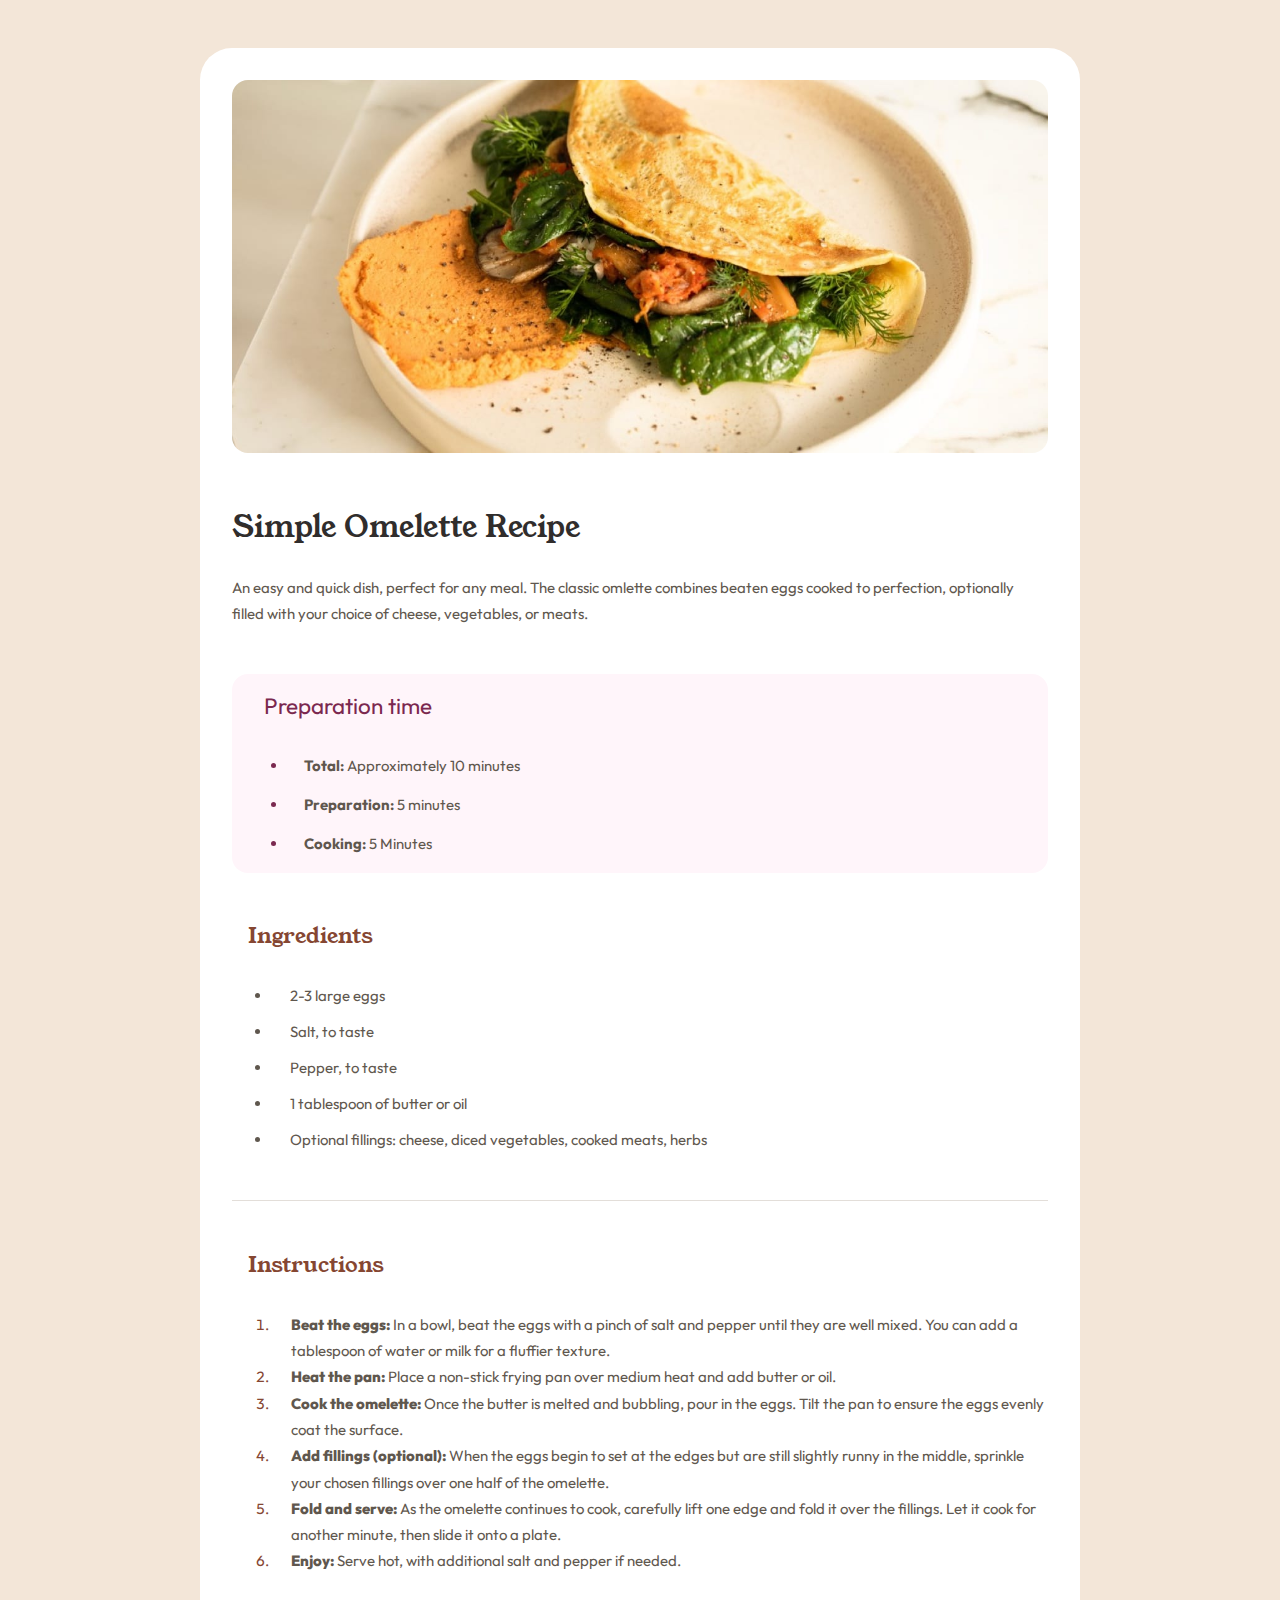
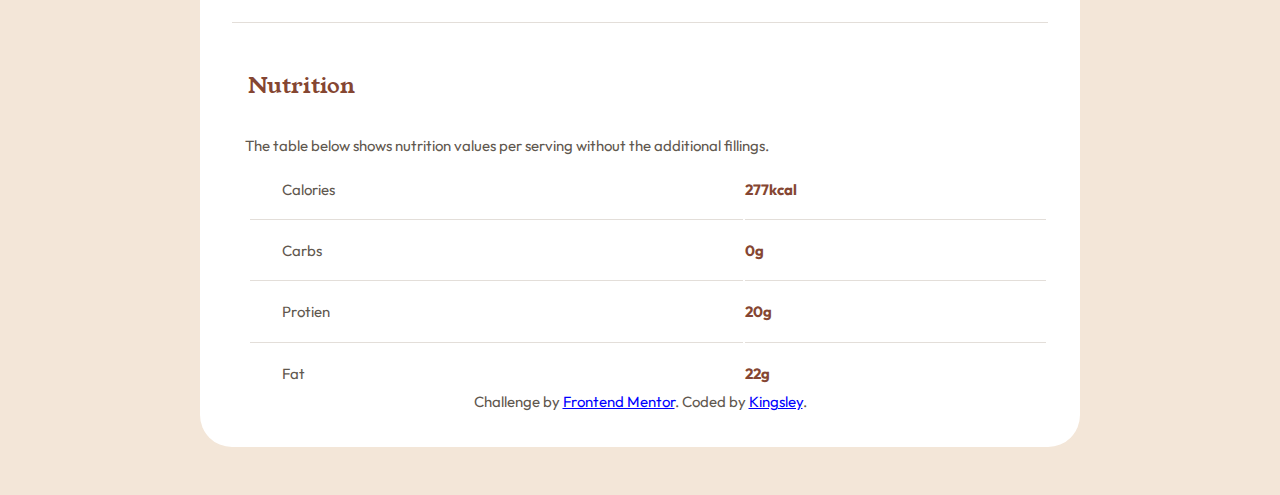
==== index.html @ d83bd5f2 "Add files via upload" ====
<!DOCTYPE html>
<html lang="en">
<head>
    <meta charset="UTF-8">
    <meta name="viewport" content="width=device-width, initial-scale=1.0">
    <title>Document</title>
    <link rel="stylesheet" href="style.css">
    <link rel="preconnect" href="https://fonts.googleapis.com">
    <link rel="preconnect" href="https://fonts.gstatic.com" crossorigin>
    <link href="https://fonts.googleapis.com/css2?family=Outfit:wght@100..900&family=Young+Serif&display=swap" rel="stylesheet">
</head>
<body>
    <div class="widthWrapper">
        <div class="content">
            <div class="featured-image">    
                <img src="./image-omelette.jpeg" alt="">
            </div>
            <div class="content-inner">
                <div class="intro">
                    <h1>Simple Omelette Recipe</h1>
                    <p>
                        An easy and quick dish, perfect for any meal. The classic omlette combines beaten eggs cooked to perfection, optionally filled 
                        with your choice of cheese, vegetables, or meats.
                    </p>
                </div>
                <div class="prep-time">
                    <h2>Preparation time</h2>
                    <ul>
                        <li><span>Total:</span> Approximately 10 minutes</li>
                        <li><span>Preparation:</span> 5 minutes</li>
                        <li><span>Cooking:</span> 5 Minutes</li>
                    </ul>
                </div>
                <div class="ingredients">
                    <h2>Ingredients</h2>
                    <ul>
                        <li><span>2-3 large eggs</span></li>
                        <li><span>Salt, to taste</span></li>
                        <li><span>Pepper, to taste</span></li>
                        <li><span>1 tablespoon of butter or oil</span></li>
                        <li><span>Optional fillings: cheese, diced vegetables, cooked meats, herbs</span></li>
                    </ul>
                </div>
                <div class="instructions">
                    <h2 style="padding-left: 1rem;">Instructions</h2>
                    <ol class="instruc-list">
                        <li>
                          <span>Beat the eggs:</span> In a bowl, beat the eggs with a pinch of salt and pepper until they are well mixed. 
                          You can add a tablespoon of water or milk for a fluffier texture.
                        </li>
                        <li>
                          <span>Heat the pan:</span> Place a non-stick frying pan over medium heat and add butter or oil.
                        </li>
                        <li>
                          <span>Cook the omelette:</span> Once the butter is melted and bubbling, pour in the eggs. Tilt the pan to ensure 
                          the eggs evenly coat the surface.
                        </li>
                        <li>
                          <span>Add fillings (optional):</span> When the eggs begin to set at the edges but are still slightly runny in the 
                          middle, sprinkle your chosen fillings over one half of the omelette.
                        </li>
                        <li>
                          <span>Fold and serve:</span> As the omelette continues to cook, carefully lift one edge and fold it over the 
                          fillings. Let it cook for another minute, then slide it onto a plate.
                        </li>
                        <li>
                          <span>Enjoy:</span> Serve hot, with additional salt and pepper if needed.
                        </li>
                      </ol>
                </div>
                <div class="nutrition">
                    <h2>Nutrition</h2>
                    <p style="padding-left: 0.8rem;">The table below shows nutrition values per serving without the additional fillings.</p>
                    <table>
                        <tr>
                            <th>Calories</th>
                            <td>277kcal</td>
                        </tr>
                        <tr>
                            <th scope="row">Carbs</th>
                            <td>0g</td>
                        </tr>
                        <tr>
                            <th scope="row">Protien</th>
                            <td>20g</td>
                        </tr>
                        <tr>
                            <th scope="row">Fat</th>
                            <td>22g</td>
                        </tr>
                    </table>
                </div>
            </div>
            <div class="attribution">
                Challenge by <a href="https://www.frontendmentor.io?ref=challenge" target="_blank">Frontend Mentor</a>. 
                Coded by <a href="#">Kingsley</a>.
            </div>
        </div>
    </div>
</body>
</html>
---- style.css ----
:root{
    --nutmeg: hsl(14,45%,36%);
    --dark-raspberry: hsl(332, 51%, 32%);
    --rose-white: hsl(330,100%,98%);
    --eggshell: hsl(30,54%,90%);
    --light-grey: hsl(30,15%,87%);
    --wenge-brown: hsl(30,10%,34%);
    --dark-charcoal: hsl(24,5%,18%);
}

body{
    background-color: var(--eggshell);
    padding: 0px;
    margin: 0px;
    font: 400 93.5%/176% "Outfit", san-serfi;
    color: var(--wenge-brown);
    box-sizing: border-box;
}

h2, h1{
    font-family: "Young Serif",serif;
    font-weight: 400;
    color: var(--nutmeg);
}

.content-inner h2{
    padding-left: 1rem;
}

.widthWrapper{
    padding: 0rem 2rem;
    max-width: 55rem;
    margin-inline: auto;
}

.content{
    background-color: white;
    margin: 3rem 0;
    border-radius: 2rem;
    padding-bottom: 2rem;
}   

.content-inner{
    padding: 0 2rem;
    display: grid;
    gap: 2rem;
}

.content-inner > *{
    display: grid;
}


.featured-image img{
    max-width: 100%;
    border-radius: 1rem;
} 

.featured-image{
    padding: 2rem;
}

h1{
    color: var(--dark-charcoal);
}

.prep-time{
    background-color: var(--rose-white);
    padding: 0 1rem;
    border-radius: 1rem;
}

.prep-time li::marker{
    color: var(--dark-raspberry);
}

.prep-time ul{
    display: grid;
    gap: 0.8rem;
}

.prep-time span{
    padding-left: 1rem;
    font-weight: 700;
}

.prep-time h2{
    color: var(--dark-raspberry);
    font-family: "Outfit",sans-serif;
}

.ingredients ul{
    display: grid;
    gap: 0.6rem;
}

.ingredients li{
    padding-left: 1.1rem;
}

.instructions span{
    font-weight: 800;
}

.instructions li::marker{
    color: var(--nutmeg);
}

.instructions li{
    padding-left: 1.2rem;
}

.nutrition table{
    padding-left: 1rem;
    gap: 8rem;
}

.nutrition tr > *{
   padding: 1rem 0;
}

.nutrition tr:not(:last-child) > *{
    border-bottom: 1px solid var(--light-grey);
}

.nutrition tr:last-child > *{
    padding-bottom: 0;
}

.nutrition tr:first-child > *{
    padding-top: 0;
}

.nutrition th{
    text-align: left;
    padding-left: 2rem;
    font-weight: 400;
}

.nutrition td{
    font-weight: 700;
    color: var(--nutmeg);

}

.instructions,.nutrition{
    border-top: 1px solid var(--light-grey);
    padding-top: 2rem;
} 

.attribution{
    text-align: center;
}

.attribution a{
    color: blue;
}

.attribution a:hover,
.attribution a:focus{
    color: red;
    text-decoration: none;
}

@media (max-width: 35rem){
    body{
        background-color: white;
    }
    .widthWrapper{
        padding: 0;
    }

    .featured-image{
        padding: 0;
    }

    .featured-image img{
        border-radius: 0;
    }

    .content{
        margin: 0;
    }
}
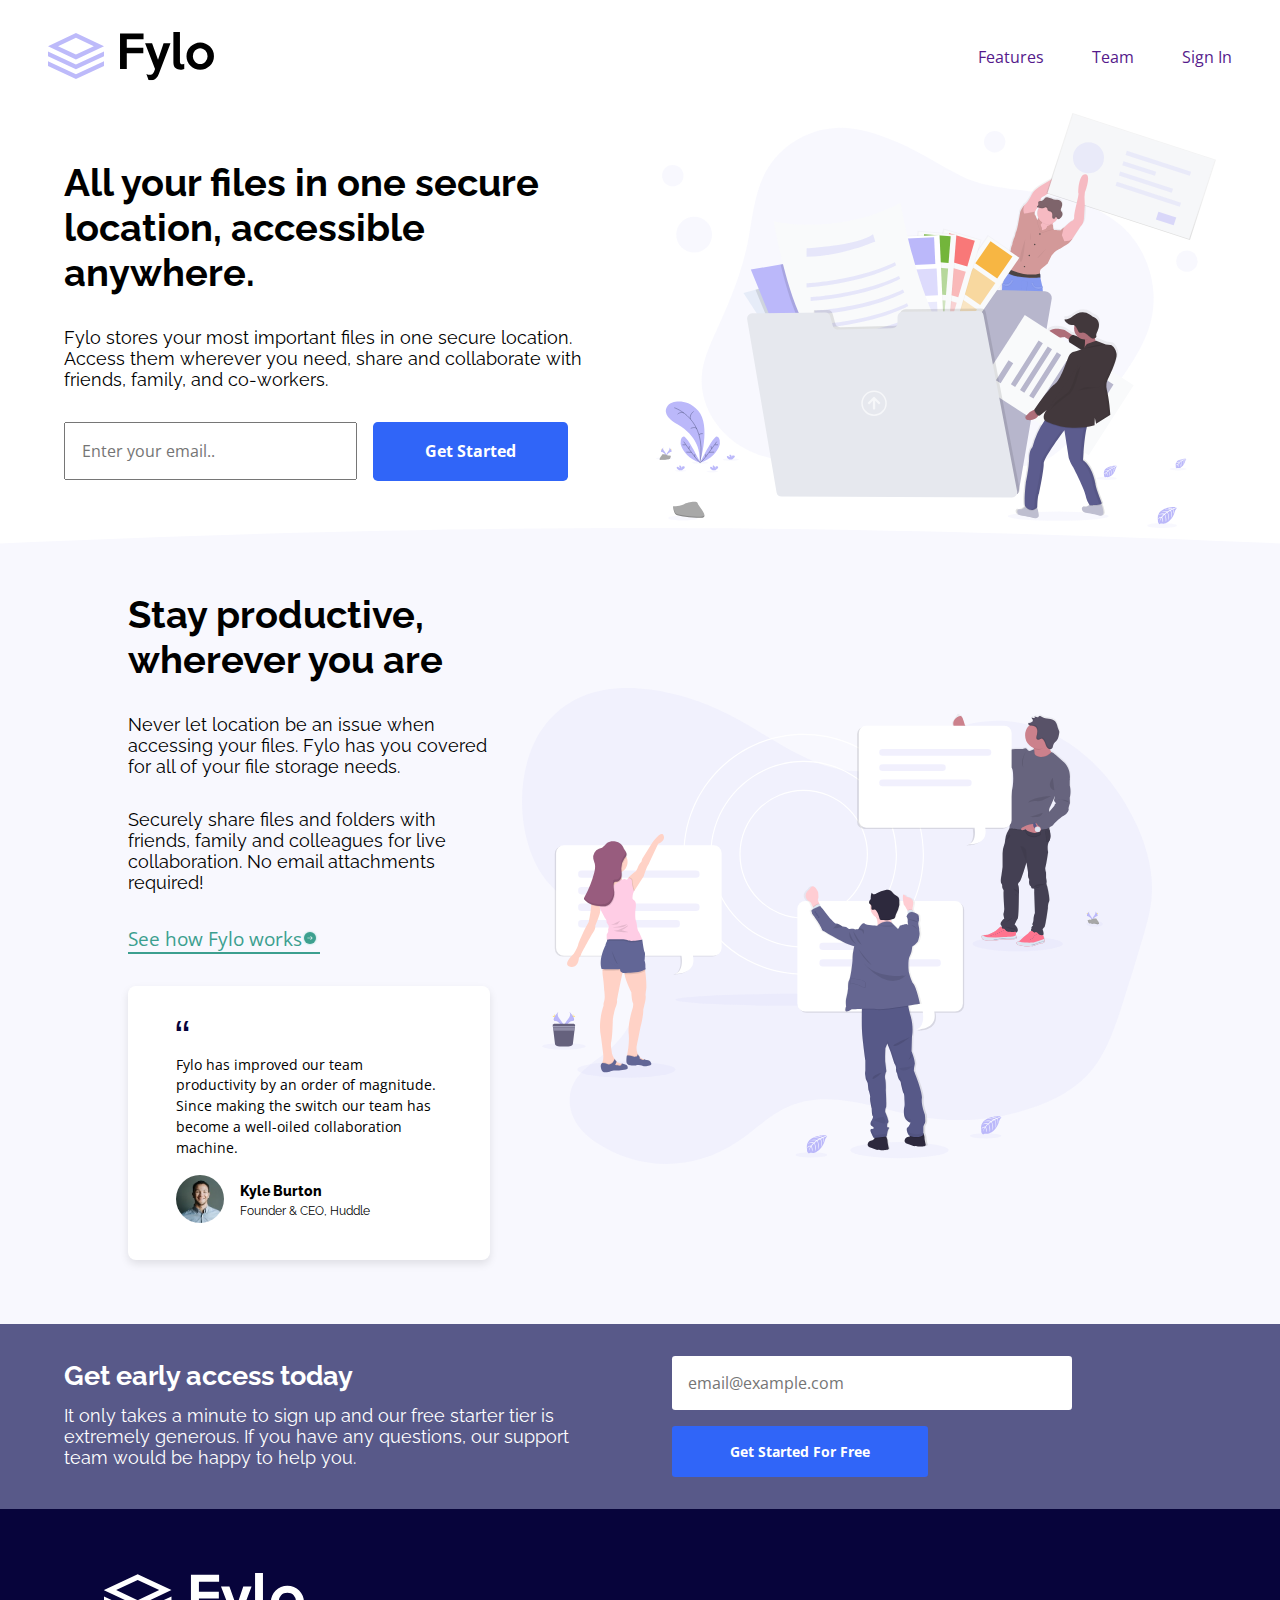
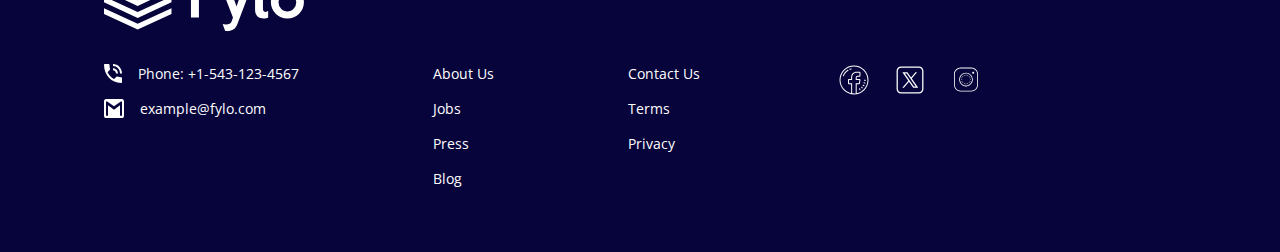
==== commit dfbef416: "initial commit" ====
--- a/index.html
+++ b/index.html
@@ -1,101 +1,120 @@
-<!DOCTYPE html>
-<html lang="en">
-<head>
-    <meta charset="UTF-8">
-    <meta name="viewport" content="width=device-width, initial-scale=1.0">
-    <title>Document</title>
-    <link rel="stylesheet" href="style.css">
-    <link rel="preconnect" href="https://fonts.googleapis.com">
-    <link rel="preconnect" href="https://fonts.gstatic.com" crossorigin>
-    <link href="https://fonts.googleapis.com/css2?family=Outfit:wght@100..900&family=Young+Serif&display=swap" rel="stylesheet">
-</head>
-<body>
-    <div class="widthWrapper">
-        <div class="content">
-            <div class="featured-image">    
-                <img src="./image-omelette.jpeg" alt="">
-            </div>
-            <div class="content-inner">
-                <div class="intro">
-                    <h1>Simple Omelette Recipe</h1>
-                    <p>
-                        An easy and quick dish, perfect for any meal. The classic omlette combines beaten eggs cooked to perfection, optionally filled 
-                        with your choice of cheese, vegetables, or meats.
-                    </p>
-                </div>
-                <div class="prep-time">
-                    <h2>Preparation time</h2>
-                    <ul>
-                        <li><span>Total:</span> Approximately 10 minutes</li>
-                        <li><span>Preparation:</span> 5 minutes</li>
-                        <li><span>Cooking:</span> 5 Minutes</li>
-                    </ul>
-                </div>
-                <div class="ingredients">
-                    <h2>Ingredients</h2>
-                    <ul>
-                        <li><span>2-3 large eggs</span></li>
-                        <li><span>Salt, to taste</span></li>
-                        <li><span>Pepper, to taste</span></li>
-                        <li><span>1 tablespoon of butter or oil</span></li>
-                        <li><span>Optional fillings: cheese, diced vegetables, cooked meats, herbs</span></li>
-                    </ul>
-                </div>
-                <div class="instructions">
-                    <h2 style="padding-left: 1rem;">Instructions</h2>
-                    <ol class="instruc-list">
-                        <li>
-                          <span>Beat the eggs:</span> In a bowl, beat the eggs with a pinch of salt and pepper until they are well mixed. 
-                          You can add a tablespoon of water or milk for a fluffier texture.
-                        </li>
-                        <li>
-                          <span>Heat the pan:</span> Place a non-stick frying pan over medium heat and add butter or oil.
-                        </li>
-                        <li>
-                          <span>Cook the omelette:</span> Once the butter is melted and bubbling, pour in the eggs. Tilt the pan to ensure 
-                          the eggs evenly coat the surface.
-                        </li>
-                        <li>
-                          <span>Add fillings (optional):</span> When the eggs begin to set at the edges but are still slightly runny in the 
-                          middle, sprinkle your chosen fillings over one half of the omelette.
-                        </li>
-                        <li>
-                          <span>Fold and serve:</span> As the omelette continues to cook, carefully lift one edge and fold it over the 
-                          fillings. Let it cook for another minute, then slide it onto a plate.
-                        </li>
-                        <li>
-                          <span>Enjoy:</span> Serve hot, with additional salt and pepper if needed.
-                        </li>
-                      </ol>
-                </div>
-                <div class="nutrition">
-                    <h2>Nutrition</h2>
-                    <p style="padding-left: 0.8rem;">The table below shows nutrition values per serving without the additional fillings.</p>
-                    <table>
-                        <tr>
-                            <th>Calories</th>
-                            <td>277kcal</td>
-                        </tr>
-                        <tr>
-                            <th scope="row">Carbs</th>
-                            <td>0g</td>
-                        </tr>
-                        <tr>
-                            <th scope="row">Protien</th>
-                            <td>20g</td>
-                        </tr>
-                        <tr>
-                            <th scope="row">Fat</th>
-                            <td>22g</td>
-                        </tr>
-                    </table>
-                </div>
-            </div>
-            <div class="attribution">
-                Challenge by <a href="https://www.frontendmentor.io?ref=challenge" target="_blank">Frontend Mentor</a>. 
-                Coded by <a href="#">Kingsley</a>.
-            </div>
-        </div>
-    </div>
-</body>
+<!DOCTYPE html>
+<html lang="en">
+<head>
+  <meta charset="UTF-8">
+  <meta name="viewport" content="width=device-width, initial-scale=1.0"> <!-- displays site properly based on user's device -->
+  <link rel="icon" type="image/png" sizes="32x32" href="./images/favicon-32x32.png">
+  <link rel="preconnect" href="https://fonts.googleapis.com">
+  <link rel="preconnect" href="https://fonts.gstatic.com" crossorigin>
+  <link href="https://fonts.googleapis.com/css2?family=Open+Sans:ital,wght@0,300..800;1,300..800&family=Raleway:ital,wght@0,100..900;1,100..900&display=swap" rel="stylesheet">
+  <title>Frontend Mentor | Fylo landing page with two column layout</title>
+  <link rel="stylesheet" href="style.css">
+</head>
+<body>
+<div class="Wrapper">
+  <div class="Container"> 
+    <nav class="nav-bar">
+      <div class="logo">
+        <img src="images/logo.svg" alt="">
+      </div>
+      <div class="nav-links">
+        <ul>
+          <li><a href="">Features</a></li>
+          <li><a href="">Team</a></li>
+          <li><a href="">Sign In</a></li>
+        </ul>
+      </div>
+    </nav>
+    <main>
+      <section>
+        <div class="serv-desc">
+          <h2>All your files in one secure location, accessible anywhere.</h2>
+          <p> Fylo stores your most important files in one secure location. 
+            Access them wherever you need, share and collaborate with friends, 
+            family, and co-workers.
+          </p>
+          <div class="email-txtbox">
+            <input type="email" placeholder="Enter your email..">
+            <button>Get Started</button>
+          </div>
+        </div>
+        <div class="img-desc">
+          <img src="/images/illustration-1.svg" alt="img-1-people holding yidiyada">
+        </div>
+      </section>
+      <section class="background-sec">
+      <div class="overall">
+        <div  class="serv-desc">
+          <h2> Stay productive, wherever you are</h2>
+            <p> Never let location be an issue when accessing your files. Fylo has you 
+              covered for all of your file storage needs.
+            </p>
+            <p>
+              Securely share files and folders with friends, family and colleagues for 
+              live collaboration. No email attachments required!
+            </p>
+            <a href=""><span>See how Fylo works<img src="./images/icon-arrow.svg" alt=""></span></a>
+            <div class="testimonial-card">
+              <div>
+                <img src="/images/icon-quotes.svg" alt="">
+              </div>
+              <div>
+                Fylo has improved our team productivity by an order of magnitude. Since making the switch our team has become a well-oiled collaboration machine.
+              </div>
+              <div class="profile-testimonial">
+                <div class="profile-img">
+                  <img src="./images/avatar-testimonial.jpg" alt="">
+                </div>
+                <div class="name-position">
+                  <h1 class="name">Kyle Burton</h1>
+                  <p class="position">Founder & CEO, Huddle</p>
+                </div>
+              </div>
+            </div>
+        </div>
+        <div class="img-desc">
+          <img src="/images/illustration-2.svg" alt="">
+        </div>
+      </div>
+      </section>
+    </main>
+    <section class="banner-overall">
+    <div class="banner">
+     <div class="get-access-box">
+      <h2>Get early access today</h2>
+      <p>It only takes a minute to sign up and our free starter tier is extremely generous. If you have any questions, our support team would be happy to help you.</p>
+     </div>
+     <div class="get-access-input-bx">
+      <input type="email" name="" placeholder="email@example.com">
+      <button>Get Started For Free</button>
+     </div>
+    </div>
+  </section>
+  </div>
+</body>
+<footer>
+  <div class="footer-overall">
+  <img src="./images/logo.svg" alt="" class="buttom-logo">
+  <div>
+    <ul>
+      <li><img src="./images/icon-phone.svg" alt=""> Phone: +1-543-123-4567</li>
+      <li> <img src="./images/icon-email.svg" alt="">example@fylo.com</li>
+    </ul>
+    <ul>
+      <li><a href="">About Us</a></li>
+      <li><a href="">Jobs</a></li>
+      <li><a href="">Press</a></li>
+      <li><a href="">Blog</a></li>
+    </ul>
+    <ul>
+      <li><a href="">Contact Us</a></li>
+      <li><a href="">Terms</a></li>
+      <li><a href="">Privacy</a></li>
+    </ul>
+    <ul class="socials">
+      <li><a href=""><img src="./images/icons8-facebook.svg" alt=""></a><a href=""><img src="./images/icons8-twitter.svg" alt=""></a><a href=""><img src="./images/icons8-instagram.svg" alt=""></a></li>
+    </ul>
+  </div>
+</div>
+</footer>
 </html>--- a/style.css
+++ b/style.css
@@ -1,184 +1,467 @@
-:root{
-    --nutmeg: hsl(14,45%,36%);
-    --dark-raspberry: hsl(332, 51%, 32%);
-    --rose-white: hsl(330,100%,98%);
-    --eggshell: hsl(30,54%,90%);
-    --light-grey: hsl(30,15%,87%);
-    --wenge-brown: hsl(30,10%,34%);
-    --dark-charcoal: hsl(24,5%,18%);
-}
-
-body{
-    background-color: var(--eggshell);
-    padding: 0px;
-    margin: 0px;
-    font: 400 93.5%/176% "Outfit", san-serfi;
-    color: var(--wenge-brown);
-    box-sizing: border-box;
-}
-
-h2, h1{
-    font-family: "Young Serif",serif;
-    font-weight: 400;
-    color: var(--nutmeg);
-}
-
-.content-inner h2{
-    padding-left: 1rem;
-}
-
-.widthWrapper{
-    padding: 0rem 2rem;
-    max-width: 55rem;
-    margin-inline: auto;
-}
-
-.content{
-    background-color: white;
-    margin: 3rem 0;
-    border-radius: 2rem;
-    padding-bottom: 2rem;
-}   
-
-.content-inner{
-    padding: 0 2rem;
-    display: grid;
-    gap: 2rem;
-}
-
-.content-inner > *{
-    display: grid;
-}
-
-
-.featured-image img{
-    max-width: 100%;
-    border-radius: 1rem;
-} 
-
-.featured-image{
-    padding: 2rem;
-}
-
-h1{
-    color: var(--dark-charcoal);
-}
-
-.prep-time{
-    background-color: var(--rose-white);
-    padding: 0 1rem;
-    border-radius: 1rem;
-}
-
-.prep-time li::marker{
-    color: var(--dark-raspberry);
-}
-
-.prep-time ul{
-    display: grid;
-    gap: 0.8rem;
-}
-
-.prep-time span{
-    padding-left: 1rem;
-    font-weight: 700;
-}
-
-.prep-time h2{
-    color: var(--dark-raspberry);
-    font-family: "Outfit",sans-serif;
-}
-
-.ingredients ul{
-    display: grid;
-    gap: 0.6rem;
-}
-
-.ingredients li{
-    padding-left: 1.1rem;
-}
-
-.instructions span{
-    font-weight: 800;
-}
-
-.instructions li::marker{
-    color: var(--nutmeg);
-}
-
-.instructions li{
-    padding-left: 1.2rem;
-}
-
-.nutrition table{
-    padding-left: 1rem;
-    gap: 8rem;
-}
-
-.nutrition tr > *{
-   padding: 1rem 0;
-}
-
-.nutrition tr:not(:last-child) > *{
-    border-bottom: 1px solid var(--light-grey);
-}
-
-.nutrition tr:last-child > *{
-    padding-bottom: 0;
-}
-
-.nutrition tr:first-child > *{
-    padding-top: 0;
-}
-
-.nutrition th{
-    text-align: left;
-    padding-left: 2rem;
-    font-weight: 400;
-}
-
-.nutrition td{
-    font-weight: 700;
-    color: var(--nutmeg);
-
-}
-
-.instructions,.nutrition{
-    border-top: 1px solid var(--light-grey);
-    padding-top: 2rem;
-} 
-
-.attribution{
-    text-align: center;
-}
-
-.attribution a{
-    color: blue;
-}
-
-.attribution a:hover,
-.attribution a:focus{
-    color: red;
-    text-decoration: none;
-}
-
-@media (max-width: 35rem){
-    body{
-        background-color: white;
-    }
-    .widthWrapper{
-        padding: 0;
-    }
-
-    .featured-image{
-        padding: 0;
-    }
-
-    .featured-image img{
-        border-radius: 0;
-    }
-
-    .content{
-        margin: 0;
-    }
-}+:root{
+    --Very-Dark-Blue: hsl(243, 87%, 12%);
+    --Desaturated-Blue: hsl(238, 22%, 44%);
+    --Bright-Blue: hsl(224, 93%, 58%);
+    --Moderate-Cyan: hsl(170, 45%, 43%);
+    --Light-Grayish-Blue: hsl(240, 75%, 98%);
+    --Light-Gray: hsl(0, 0%, 75%);
+}
+
+/*---------------------------------------------------RESET--------------------------------------------------------*/
+/*
+  1. Use a more-intuitive box-sizing model.
+*/
+*, *::before, *::after {
+    box-sizing: border-box;
+  }
+  /*
+    2. Remove default margin
+  */
+  * {
+    margin: 0;
+  }
+  /*
+    Typographic tweaks!
+    3. Add accessible line-height
+    4. Improve text rendering
+  */
+  body {
+    -webkit-font-smoothing: antialiased;
+    background-color: var(--cream);
+    font-size: 0.875rem;
+    font-family: "Open Sans", sans-serif;
+  }
+  /*
+    5. Improve media defaults
+  */
+  img, picture, video, canvas, svg {
+    display: block;
+    max-width: 100%;
+  }
+  /*
+    6. Remove built-in form typography styles
+  */
+  input, button, textarea, select {
+    font: inherit;
+  }
+  /*
+    7. Avoid text overflows
+  */
+  p, h1, h2, h3, h4, h5, h6 {
+    overflow-wrap: break-word;
+    font-family: "Raleway", sans-serif;
+  }
+  /*
+    8. Create a root stacking context
+  */
+  #root, #__next {
+    isolation: isolate;
+  }
+  /*----------------------------------------------------------Content CSS------------------------------------------------*/
+.Wrapper{
+    width: 100%;
+}
+
+  .Container{
+    width: 100%;
+    display: flex;
+    flex-direction: column;
+}
+
+.nav-bar{
+    display: flex;
+    justify-content: space-between;
+    align-items: center;
+    padding: 2rem 3rem;
+    font-size: 1rem;
+    width: 100%;
+    max-width: 1440px;
+    margin: 0 auto;
+}
+
+.nav-links ul,a{
+    list-style-type: none;
+    display: flex;
+    gap: 3rem;
+    text-decoration: none;
+}
+
+.logo img{
+    max-width: 100%;
+    height: auto;
+}
+
+main section{
+    display: flex;  
+    align-items: center;
+    justify-content: space-between;
+    gap: 2rem;
+    padding: 0 4rem;
+    width: 100%;
+}
+
+main section:first-of-type{
+    max-width: 1440px;
+    margin: 0 auto;
+}
+
+main section > div{
+    width: 50%;
+}
+
+.serv-desc{
+    display: flex;
+    flex-direction: column;
+    gap: 2rem;
+}
+
+
+.serv-desc h2{
+    font-size: 2.4rem;
+    max-width: 40rem;
+}
+
+.serv-desc p{
+    font-size: 1.125rem;
+    max-width: 36rem;
+}
+
+.serv-desc a{
+    color: var(--Moderate-Cyan);
+    font-size: 1.2rem;
+    border-bottom: 2px solid;
+    text-decoration: none;
+    max-width: 12rem;
+}
+
+.serv-desc img{
+    display: inline;
+}
+
+.img-desc img{
+    object-fit: contain;
+    max-width: 100%;
+    max-height: 100%;
+}
+
+.img-desc{
+    display: flex;
+    justify-content: center;
+    align-items: center;
+}
+
+.email-txtbox{
+    display: flex;
+    align-items: center;
+    width: 90%;
+}
+
+.serv-desc input{
+    font-size: 1rem;
+    padding: 1rem;
+    margin-right: 1rem;
+    width: 60%;
+    outline: none;
+}
+
+.serv-desc button{
+    background-color: var(--Bright-Blue);
+    font-size: 1rem;
+    padding: 1.15rem 1rem;
+    color: white;
+    border-radius:0.3rem;
+    border: none;
+    font-weight: 600;
+    cursor: pointer;
+    font-weight: bolder;
+    width: 40%;
+}
+
+.testimonial-card{
+    background-color: white;
+    max-width: 24rem;
+    border-radius: 0.5rem;
+    box-shadow: 0 4px 8px rgba(0, 0, 0, 0.1);
+    padding: 2rem 3rem;
+    display: flex;
+    flex-direction: column;
+    gap: 1rem;
+    line-height: 1.3rem;
+}
+
+.profile-testimonial{
+    display: flex;
+    align-items: center;
+    gap: 1rem;
+}
+
+.profile-img{
+    border-radius: 1rem;
+}
+
+.profile-img img{
+    border-radius: 2rem;
+    width: 3rem;
+}
+
+.name{
+    font-size: .9rem;
+    font-weight: 800;
+}
+
+.name-position p{
+    font-size: 0.77rem;
+}
+
+.banner{
+    display: flex;
+    width: 100%;
+    color: white;
+    max-width: 1440px;
+    margin: 0 auto;
+}
+
+.banner-overall{
+    background-color: var(--Desaturated-Blue);
+}
+
+.get-access-box{
+    width: 50%;
+    display: flex;
+    flex-direction: column;
+    gap: 1.25rem;
+    justify-content: center;
+    line-height: 1.3rem;
+    padding: 1rem 4rem;
+}
+
+.get-access-box h2{
+    font-size: 1.7rem;
+}
+
+.get-access-box p{
+    font-size: 1.1rem;
+    max-width: 33rem;
+}
+
+.get-access-input-bx{
+    width: 50%;
+    padding: 2rem;
+    display: flex;
+    flex-direction: column;
+    gap: 1rem;
+}
+
+.get-access-input-bx input{
+    width: 100%;
+    max-width: 25rem;
+    font-size: 1rem;
+    padding: 1rem;
+    border-radius: 0.2rem;
+    border: none;
+    outline: none;
+}
+
+.get-access-input-bx button{
+    width: 100%;
+    max-width: 16rem;
+    padding: 1rem 0;
+    color: white;
+    background-color: var(--Bright-Blue);
+    border: none;
+    border-radius: 0.2rem;
+    cursor: pointer;
+    font-weight: bolder;
+}
+
+.background-sec{
+    background-image: url(./images/bg-curve-desktop.svg);
+    background-size: cover;
+    background-position: center;
+    background-repeat: no-repeat;
+    width: 100%;
+    padding: 4rem;
+}
+
+.background-sec .overall{
+    display: flex;  
+    align-items: center;
+    justify-content: space-between;
+    gap: 2rem;
+    width: 100%;
+    max-width: 1440px;
+    margin: 0 auto;
+    padding: 0 4rem;
+}
+
+
+footer{
+    padding: 4rem 2rem;
+    background-color: #07043b;
+    color: white;
+}
+
+.footer-overall{
+    display: flex;
+    flex-direction: column;
+    width: 100%;
+    max-width: 1440px;
+    margin: 0 auto;
+    padding: 0 2rem;
+}
+
+.buttom-logo{
+    padding-left: 2.5rem;
+    margin-bottom: 2rem;
+    filter: brightness(0) invert(1);
+    width: 15rem;
+}
+
+footer div{
+    display: flex;
+    justify-content: space-between;
+    width: 80%;
+}
+
+footer ul{
+    list-style-type: none ;
+    display: flex;
+    flex-direction: column;
+    gap: 1rem;
+}
+
+footer li{
+    display: inline-flex;
+    gap: 1rem;
+    color: white;
+}
+
+footer li > a{
+    color: white;
+}
+
+footer li > a:hover{
+    color: blue;
+}
+
+.socials img{
+    width: 2.5rem;
+    filter: brightness(0) invert(1);
+    height: 2rem;  
+}
+
+@media (max-width: 826px) {
+    main section{
+        width: 100%;
+        display: flex;
+        flex-direction: column-reverse;
+        gap: 2rem;
+        padding: 0 1rem;
+        text-align: center;
+    }
+
+    main section > div{
+        width: 100%;
+    }
+    
+    .logo img{
+        width: 5rem;
+        
+    }
+
+    .nav-links ul,a{
+        list-style-type: none;
+        display: flex;
+        gap: 1rem;
+        text-decoration: none;
+    }
+
+    .nav-bar{
+        padding: 2rem 1rem;
+        font-size: 0.8rem;
+    }
+
+    .serv-desc{
+        align-items: center;
+    }
+    
+    .serv-desc p{
+        font-size: 1.125rem;
+        max-width: 100%;
+    }
+    
+    .background-sec .overall{
+        width: 100%;
+        display: flex;
+        flex-direction: column-reverse;
+        gap: 2rem;
+        text-align: center;
+        padding: 0 1rem;
+    }
+    .email-txtbox{
+        display: flex;
+        flex-direction: column;
+        justify-content: center;
+        width: 100%;
+        gap: 1rem;
+    }
+
+    .email-txtbox input{
+        width: 100%;
+        margin: 0;
+    }
+
+    .email-txtbox button{
+        width: 100%;
+        padding: 1.2rem 0;
+    }
+   
+    .banner{
+        flex-direction: column;
+        align-items: center;
+        width: 100%;
+    }
+
+    .banner div{
+        width: 100%;
+    }
+
+    .get-access-box{
+        text-align: center;
+        align-items: center;
+        width: 100%;
+        padding: 1rem !important;
+    }
+
+    footer div{
+        display: flex;
+        flex-direction: column;
+        gap: 3.4rem;
+    }
+
+    .socials{
+        align-items: center;
+    }
+
+    body {
+        font-size: 0.8rem;
+      }
+
+      .serv-desc h2{
+        font-size: 2rem;
+    }
+    
+    .serv-desc p{
+        font-size: 1rem;
+    }
+
+    .background-sec{
+        padding: 4rem 1rem;
+    }
+
+    footer{
+        padding: 4rem 1rem;
+    }
+    
+}
+
